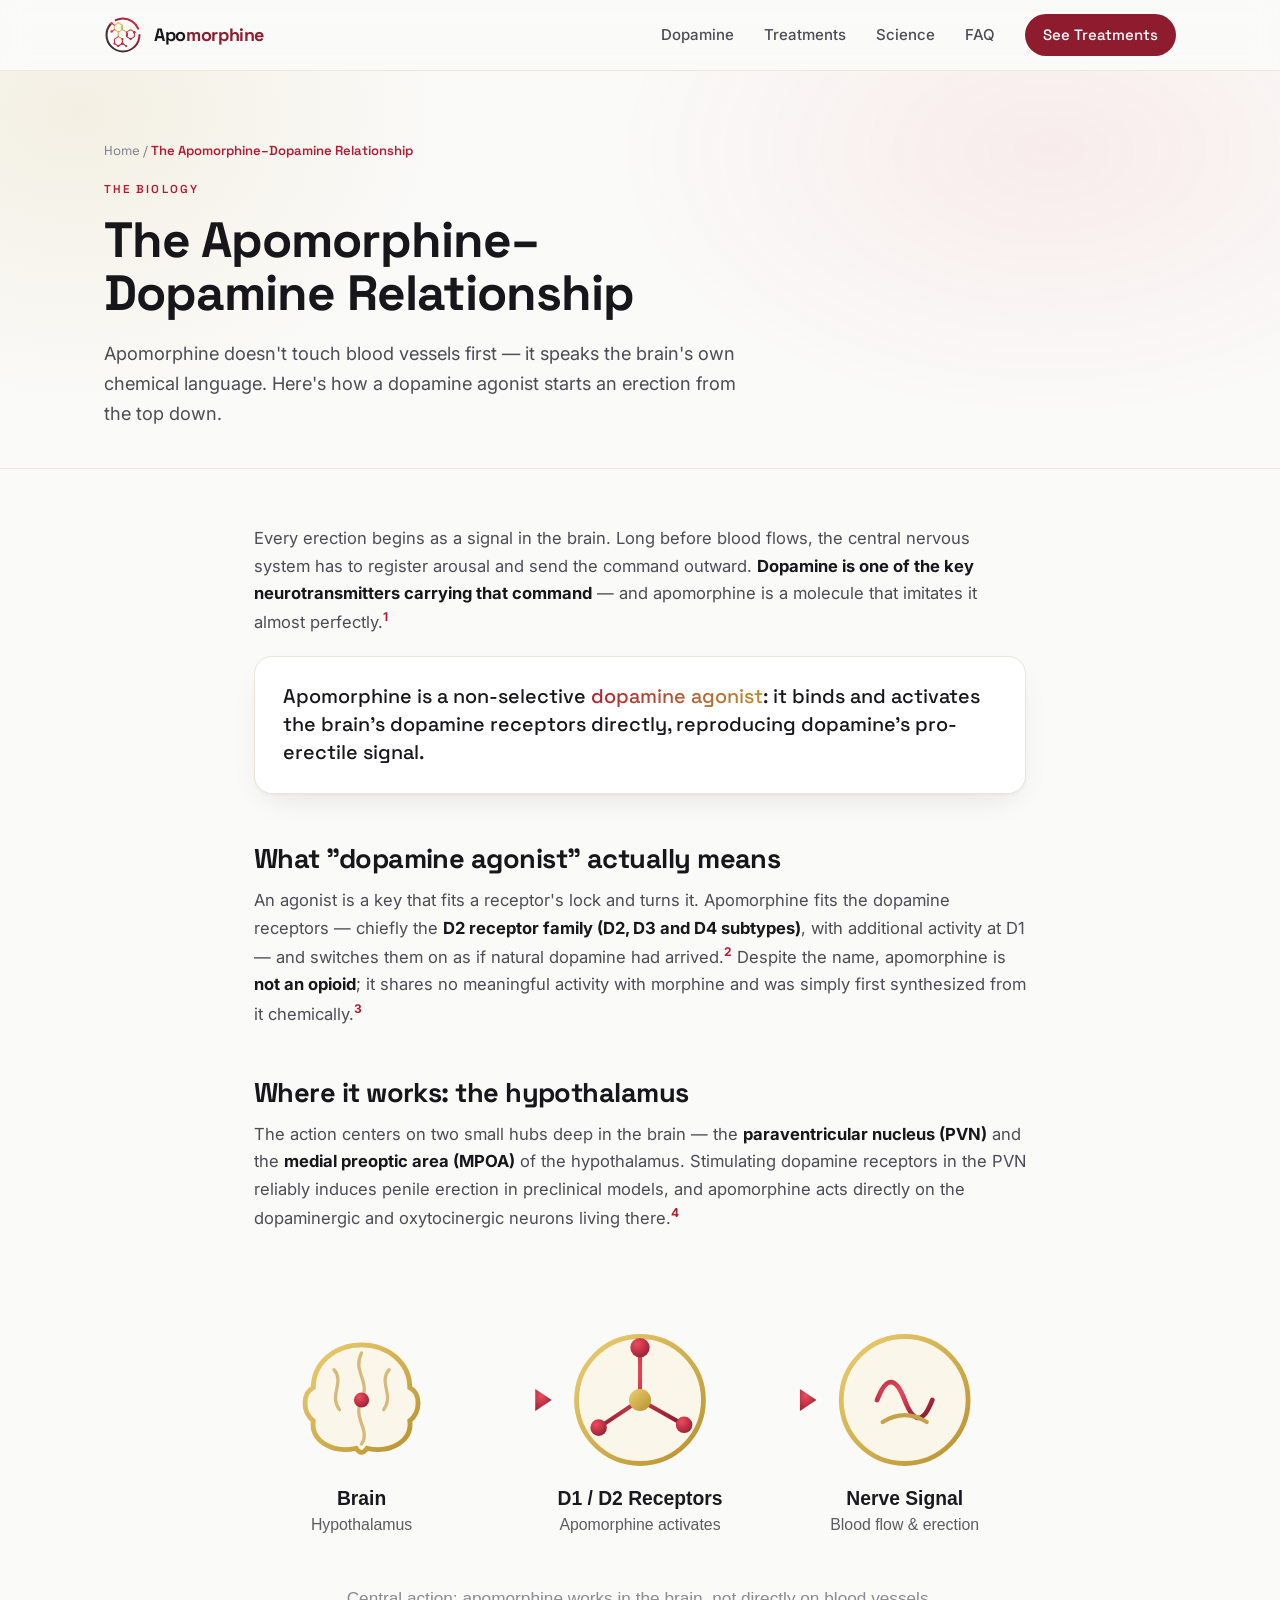
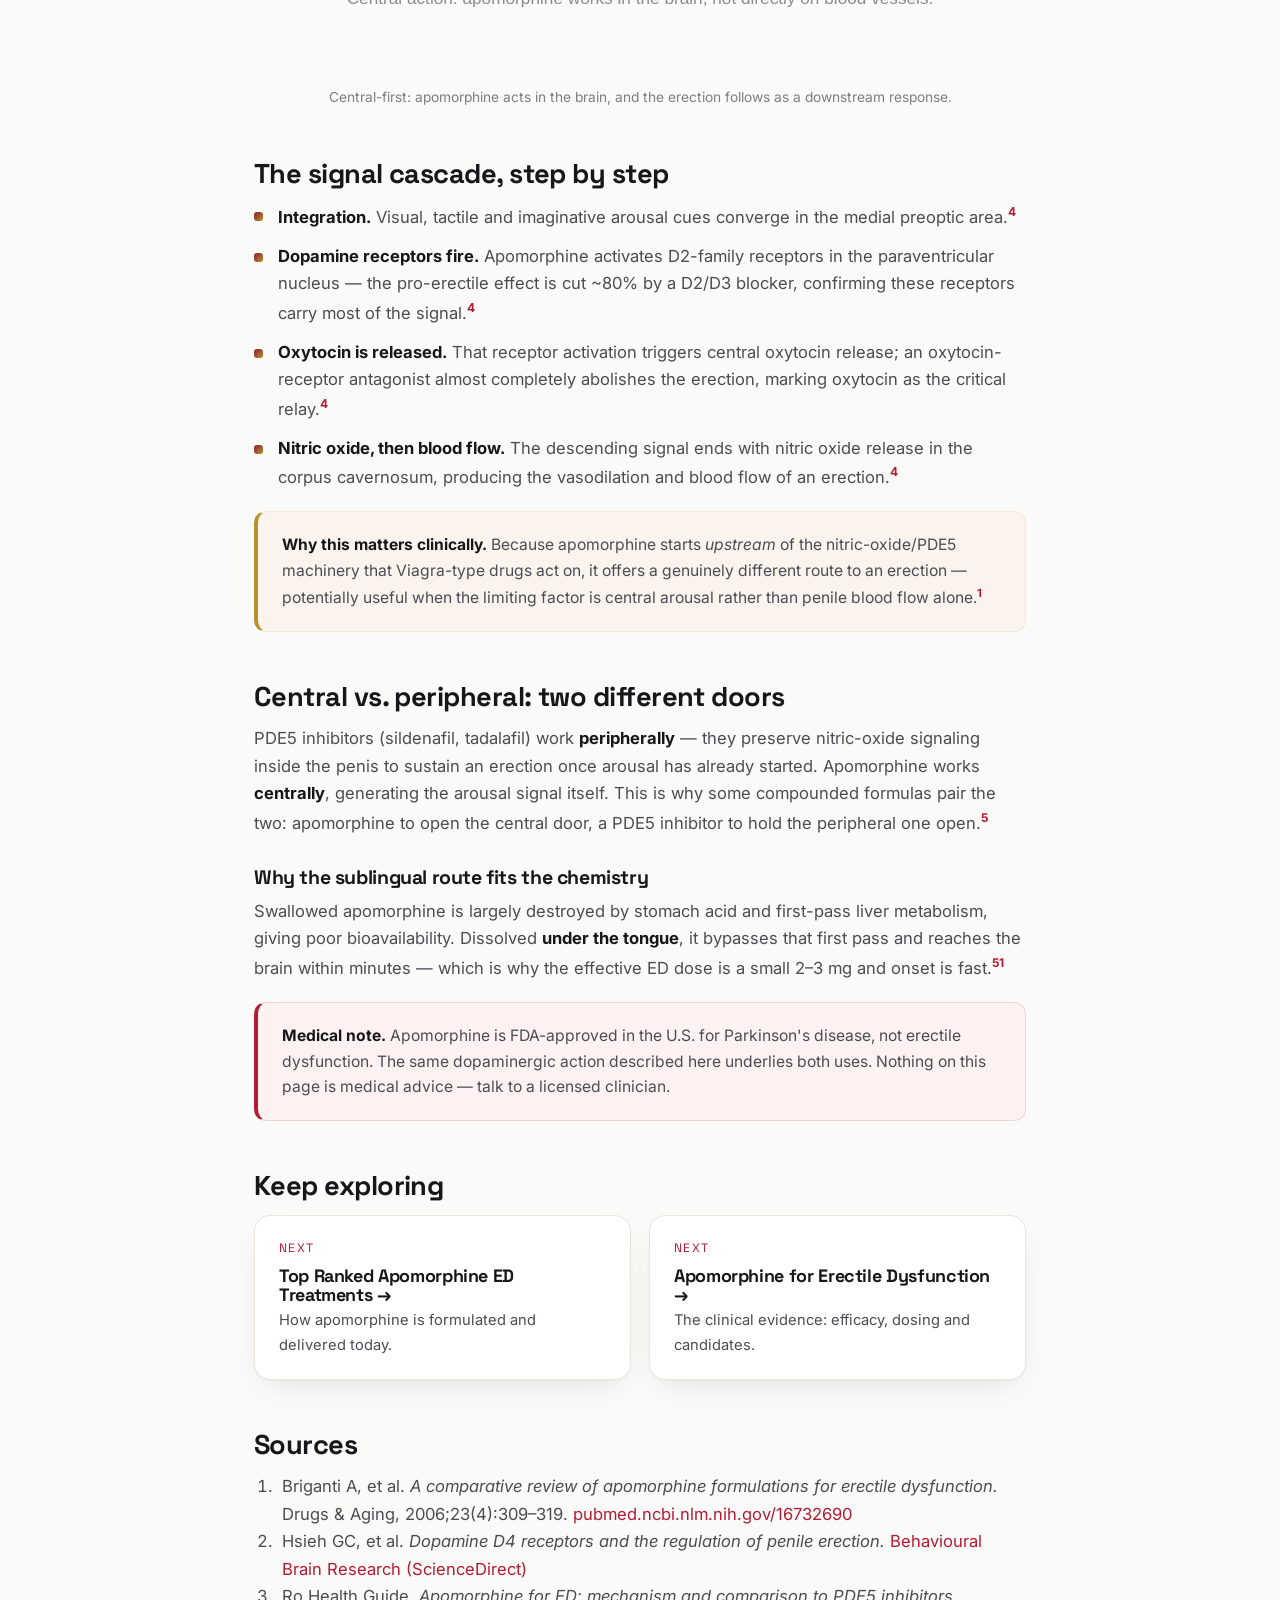
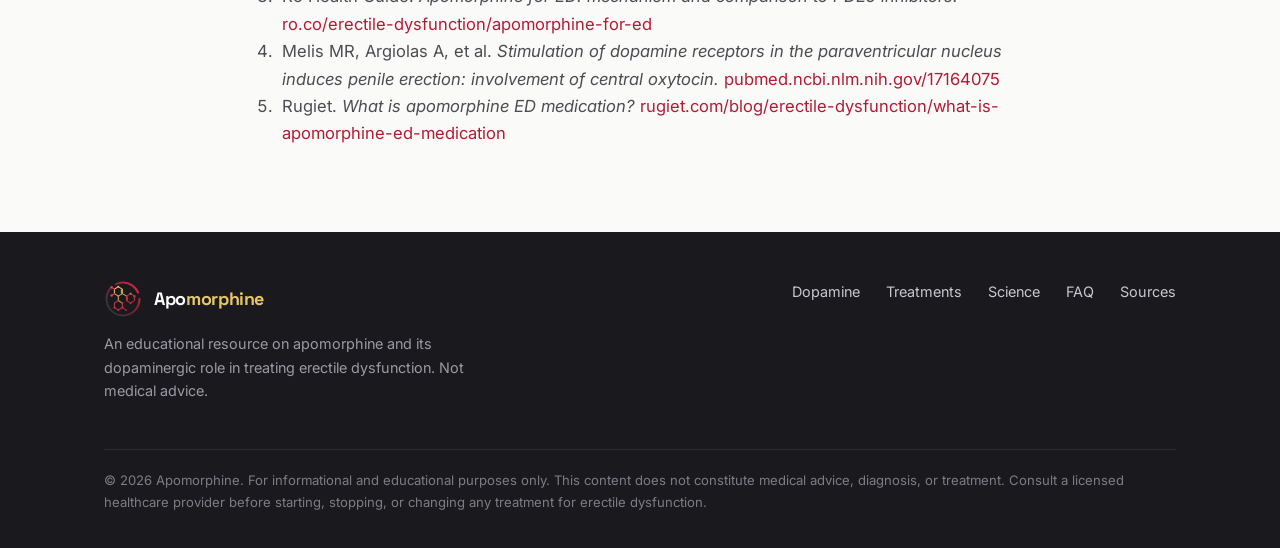
==== apomorphine-dopamine/index.html @ 6ed3d9da "Add apomorphine ED educational site Home page plus three sub-pages (dopamine mechanism, ranked treat" ====
<!DOCTYPE html>
<html lang="en">
<head>
<meta charset="UTF-8">
<meta name="viewport" content="width=device-width, initial-scale=1.0">
<title>The Apomorphine–Dopamine Relationship — How It Triggers an Erection</title>
<meta name="description" content="How apomorphine mimics dopamine at D2-family receptors in the hypothalamus to switch on the brain's erection circuitry, via oxytocin and nitric oxide.">
<link rel="icon" type="image/svg+xml" href="../assets/img/logo.svg">
<link rel="preconnect" href="https://fonts.googleapis.com">
<link rel="preconnect" href="https://fonts.gstatic.com" crossorigin>
<link href="https://fonts.googleapis.com/css2?family=Space+Grotesk:wght@500;600;700&family=Inter:wght@400;500;600&display=swap" rel="stylesheet">
<link rel="stylesheet" href="../assets/styles.css">
</head>
<body>

<header class="site-header">
  <div class="wrap nav">
    <a class="brand" href="../"><img src="../assets/img/logo.svg" alt="Apomorphine molecule logo"><span>Apo<b>morphine</b></span></a>
    <nav class="nav-links">
      <a href="../apomorphine-dopamine/">Dopamine</a>
      <a href="../ranked-apomorphine/">Treatments</a>
      <a href="../apomorphine-ed/">Science</a>
      <a href="../#faq">FAQ</a>
      <a class="nav-cta" href="../ranked-apomorphine/">See Treatments</a>
    </nav>
  </div>
</header>

<main>
<section class="page-hero">
  <div class="wrap">
    <p class="crumbs"><a href="../">Home</a> / <span>The Apomorphine–Dopamine Relationship</span></p>
    <p class="eyebrow">The biology</p>
    <h1>The Apomorphine–Dopamine Relationship</h1>
    <p class="sub">Apomorphine doesn't touch blood vessels first — it speaks the brain's own chemical language. Here's how a dopamine agonist starts an erection from the top down.</p>
  </div>
</section>

<article class="article">
  <div class="wrap prose">

    <p>Every erection begins as a signal in the brain. Long before blood flows, the central nervous system has to register arousal and send the command outward. <strong>Dopamine is one of the key neurotransmitters carrying that command</strong> — and apomorphine is a molecule that imitates it almost perfectly.<a href="#s1" class="cite">1</a></p>

    <div class="pull reveal">Apomorphine is a non-selective <span>dopamine agonist</span>: it binds and activates the brain's dopamine receptors directly, reproducing dopamine's pro-erectile signal.</div>

    <h2>What "dopamine agonist" actually means</h2>
    <p>An agonist is a key that fits a receptor's lock and turns it. Apomorphine fits the dopamine receptors — chiefly the <strong>D2 receptor family (D2, D3 and D4 subtypes)</strong>, with additional activity at D1 — and switches them on as if natural dopamine had arrived.<a href="#s2" class="cite">2</a> Despite the name, apomorphine is <strong>not an opioid</strong>; it shares no meaningful activity with morphine and was simply first synthesized from it chemically.<a href="#s3" class="cite">3</a></p>

    <h2>Where it works: the hypothalamus</h2>
    <p>The action centers on two small hubs deep in the brain — the <strong>paraventricular nucleus (PVN)</strong> and the <strong>medial preoptic area (MPOA)</strong> of the hypothalamus. Stimulating dopamine receptors in the PVN reliably induces penile erection in preclinical models, and apomorphine acts directly on the dopaminergic and oxytocinergic neurons living there.<a href="#s4" class="cite">4</a></p>

    <figure class="reveal">
      <img src="../assets/img/pathway.svg" alt="Diagram: apomorphine activates brain dopamine receptors, which fire a nerve signal that leads to blood flow and an erection">
      <figcaption>Central-first: apomorphine acts in the brain, and the erection follows as a downstream response.</figcaption>
    </figure>

    <h2>The signal cascade, step by step</h2>
    <ul class="reveal">
      <li><strong>Integration.</strong> Visual, tactile and imaginative arousal cues converge in the medial preoptic area.<a href="#s4" class="cite">4</a></li>
      <li><strong>Dopamine receptors fire.</strong> Apomorphine activates D2-family receptors in the paraventricular nucleus — the pro-erectile effect is cut ~80% by a D2/D3 blocker, confirming these receptors carry most of the signal.<a href="#s4" class="cite">4</a></li>
      <li><strong>Oxytocin is released.</strong> That receptor activation triggers central oxytocin release; an oxytocin-receptor antagonist almost completely abolishes the erection, marking oxytocin as the critical relay.<a href="#s4" class="cite">4</a></li>
      <li><strong>Nitric oxide, then blood flow.</strong> The descending signal ends with nitric oxide release in the corpus cavernosum, producing the vasodilation and blood flow of an erection.<a href="#s4" class="cite">4</a></li>
    </ul>

    <div class="callout reveal"><b>Why this matters clinically.</b> Because apomorphine starts <em>upstream</em> of the nitric-oxide/PDE5 machinery that Viagra-type drugs act on, it offers a genuinely different route to an erection — potentially useful when the limiting factor is central arousal rather than penile blood flow alone.<a href="#s1" class="cite">1</a></div>

    <h2>Central vs. peripheral: two different doors</h2>
    <p>PDE5 inhibitors (sildenafil, tadalafil) work <strong>peripherally</strong> — they preserve nitric-oxide signaling inside the penis to sustain an erection once arousal has already started. Apomorphine works <strong>centrally</strong>, generating the arousal signal itself. This is why some compounded formulas pair the two: apomorphine to open the central door, a PDE5 inhibitor to hold the peripheral one open.<a href="#s5" class="cite">5</a></p>

    <h3>Why the sublingual route fits the chemistry</h3>
    <p>Swallowed apomorphine is largely destroyed by stomach acid and first-pass liver metabolism, giving poor bioavailability. Dissolved <strong>under the tongue</strong>, it bypasses that first pass and reaches the brain within minutes — which is why the effective ED dose is a small 2–3&nbsp;mg and onset is fast.<a href="#s5" class="cite">5</a><a href="#s1" class="cite">1</a></p>

    <div class="callout reveal" style="background:#FDF1F1;border-color:#f3d3d6;border-left-color:var(--crimson)">
      <b>Medical note.</b> Apomorphine is FDA-approved in the U.S. for Parkinson's disease, not erectile dysfunction. The same dopaminergic action described here underlies both uses. Nothing on this page is medical advice — talk to a licensed clinician.
    </div>

    <h2>Keep exploring</h2>
    <div class="next-cards">
      <a class="next-card" href="../ranked-apomorphine/">
        <div class="k">Next</div><h4>Top Ranked Apomorphine ED Treatments →</h4>
        <p>How apomorphine is formulated and delivered today.</p>
      </a>
      <a class="next-card" href="../apomorphine-ed/">
        <div class="k">Next</div><h4>Apomorphine for Erectile Dysfunction →</h4>
        <p>The clinical evidence: efficacy, dosing and candidates.</p>
      </a>
    </div>

    <h2 id="sources">Sources</h2>
    <ol class="sources" style="padding-left:22px">
      <li id="s1">Briganti A, et al. <em>A comparative review of apomorphine formulations for erectile dysfunction.</em> Drugs &amp; Aging, 2006;23(4):309–319. <a href="https://pubmed.ncbi.nlm.nih.gov/16732690/" target="_blank" rel="noopener">pubmed.ncbi.nlm.nih.gov/16732690</a></li>
      <li id="s2">Hsieh GC, et al. <em>Dopamine D4 receptors and the regulation of penile erection.</em> <a href="https://www.sciencedirect.com/science/article/abs/pii/S174067730600074X" target="_blank" rel="noopener">Behavioural Brain Research (ScienceDirect)</a></li>
      <li id="s3">Ro Health Guide. <em>Apomorphine for ED: mechanism and comparison to PDE5 inhibitors.</em> <a href="https://ro.co/erectile-dysfunction/apomorphine-for-ed/" target="_blank" rel="noopener">ro.co/erectile-dysfunction/apomorphine-for-ed</a></li>
      <li id="s4">Melis MR, Argiolas A, et al. <em>Stimulation of dopamine receptors in the paraventricular nucleus induces penile erection: involvement of central oxytocin.</em> <a href="https://pubmed.ncbi.nlm.nih.gov/17164075/" target="_blank" rel="noopener">pubmed.ncbi.nlm.nih.gov/17164075</a></li>
      <li id="s5">Rugiet. <em>What is apomorphine ED medication?</em> <a href="https://www.rugiet.com/blog/erectile-dysfunction/what-is-apomorphine-ed-medication" target="_blank" rel="noopener">rugiet.com/blog/erectile-dysfunction/what-is-apomorphine-ed-medication</a></li>
    </ol>

  </div>
</article>
</main>

<footer class="site-footer">
  <div class="wrap">
    <div>
      <a class="brand" href="../"><img src="../assets/img/logo.svg" alt="" width="34" height="34"><span>Apo<b>morphine</b></span></a>
      <p>An educational resource on apomorphine and its dopaminergic role in treating erectile dysfunction. Not medical advice.</p>
    </div>
    <div class="f-links">
      <a href="../apomorphine-dopamine/">Dopamine</a>
      <a href="../ranked-apomorphine/">Treatments</a>
      <a href="../apomorphine-ed/">Science</a>
      <a href="../#faq">FAQ</a>
      <a href="../#sources">Sources</a>
    </div>
    <div class="copy">© 2026 Apomorphine. For informational and educational purposes only. This content does not constitute medical advice, diagnosis, or treatment. Consult a licensed healthcare provider before starting, stopping, or changing any treatment for erectile dysfunction.</div>
  </div>
</footer>

<script src="../assets/app.js"></script>
</body>
</html>
---- assets/styles.css ----
/* ===== Apomorphine ED — design system ===== */
:root{
  --gold:#B8912E;
  --gold-bright:#E6C766;
  --gold-soft:#F3E9CF;
  --crimson:#B31B34;
  --crimson-deep:#8E1B2E;
  --crimson-bright:#E23A4E;
  --ink:#17171B;
  --ink-soft:#4c4c54;
  --muted:#7d7d85;
  --bg:#FAFAF8;
  --bg-panel:#FFFFFF;
  --line:#EAE6DC;
  --ring:0 1px 2px rgba(23,23,27,.04), 0 12px 34px -14px rgba(23,23,27,.14);
  --ring-lift:0 2px 6px rgba(23,23,27,.06), 0 26px 60px -22px rgba(142,27,46,.28);
  --radius:18px;
  --maxw:1120px;
  --font-head:'Space Grotesk','Archivo',system-ui,sans-serif;
  --font-body:'Inter',system-ui,-apple-system,sans-serif;
}

*{box-sizing:border-box}
html{scroll-behavior:smooth}
body{
  margin:0;
  font-family:var(--font-body);
  color:var(--ink);
  background:var(--bg);
  line-height:1.65;
  -webkit-font-smoothing:antialiased;
}
img,svg{max-width:100%;height:auto;display:block}
a{color:var(--crimson);text-decoration:none}
a:hover{text-decoration:underline}

.wrap{max-width:var(--maxw);margin:0 auto;padding:0 24px}

h1,h2,h3,h4{font-family:var(--font-head);font-weight:700;letter-spacing:-.02em;line-height:1.08;color:var(--ink);margin:0}
.eyebrow{
  font-family:var(--font-head);
  text-transform:uppercase;
  letter-spacing:.18em;
  font-size:.72rem;
  font-weight:600;
  color:var(--crimson);
  margin:0 0 14px;
}

/* ===== Header ===== */
.site-header{
  position:sticky;top:0;z-index:50;
  background:rgba(250,250,248,.82);
  backdrop-filter:saturate(160%) blur(12px);
  border-bottom:1px solid var(--line);
}
.nav{display:flex;align-items:center;justify-content:space-between;height:70px}
.brand{display:flex;align-items:center;gap:12px;font-family:var(--font-head);font-weight:700;font-size:1.12rem;letter-spacing:-.02em;color:var(--ink)}
.brand:hover{text-decoration:none}
.brand img{width:38px;height:38px}
.brand span b{color:var(--crimson-deep)}
.nav-links{display:flex;gap:30px;align-items:center}
.nav-links a{color:var(--ink-soft);font-weight:500;font-size:.94rem}
.nav-links a:hover{color:var(--crimson);text-decoration:none}
.nav-cta{
  background:var(--crimson-deep);color:#fff !important;
  padding:9px 18px;border-radius:999px;font-family:var(--font-head);font-weight:600;font-size:.9rem;
}
.nav-cta:hover{background:var(--crimson);text-decoration:none}
@media(max-width:820px){.nav-links a:not(.nav-cta){display:none}}
@media(max-width:560px){.nav-links{display:none}}

/* ===== Hero ===== */
.hero{position:relative;overflow:hidden;padding:64px 0 40px}
.hero::before{
  content:"";position:absolute;inset:0;z-index:0;
  background:
    radial-gradient(680px 420px at 78% 30%, rgba(226,58,78,.08), transparent 70%),
    radial-gradient(560px 480px at 12% 8%, rgba(198,162,75,.12), transparent 70%);
}
.hero .wrap{position:relative;z-index:1;display:grid;grid-template-columns:1.05fr .95fr;gap:42px;align-items:center}
.hero h1{font-size:clamp(2.3rem,5vw,3.6rem)}
.hero h1 .grad{
  background:linear-gradient(120deg,var(--crimson) 0%,var(--gold) 100%);
  -webkit-background-clip:text;background-clip:text;color:transparent;
}
.hero p.lede{font-size:1.16rem;color:var(--ink-soft);margin:20px 0 28px;max-width:38ch}
.hero-cta{display:flex;gap:14px;flex-wrap:wrap;align-items:center}
.btn{
  font-family:var(--font-head);font-weight:600;font-size:.98rem;
  padding:13px 26px;border-radius:999px;border:1.5px solid transparent;cursor:pointer;transition:.18s;
  display:inline-flex;align-items:center;gap:8px;
}
.btn-primary{background:var(--crimson-deep);color:#fff}
.btn-primary:hover{background:var(--crimson);text-decoration:none;transform:translateY(-1px)}
.btn-ghost{border-color:var(--line);color:var(--ink);background:#fff}
.btn-ghost:hover{border-color:var(--gold);text-decoration:none}
.hero-art{position:relative}
.hero-badges{display:flex;gap:16px;margin-top:30px;flex-wrap:wrap}
.hero-badges .stat{flex:0 0 auto}
.hero-badges .stat b{font-family:var(--font-head);font-size:1.42rem;color:var(--crimson-deep);display:block;line-height:1.1;white-space:nowrap}
.hero-badges .stat span{font-size:.76rem;color:var(--muted);white-space:nowrap}
@media(max-width:860px){.hero .wrap{grid-template-columns:1fr;gap:8px}.hero-art{order:-1;max-width:360px;margin:0 auto}}

/* ===== Section scaffolding ===== */
section{padding:64px 0}
.section-head{max-width:640px;margin-bottom:40px}
.section-head.center{margin-left:auto;margin-right:auto;text-align:center}
.section-head h2{font-size:clamp(1.8rem,3.6vw,2.5rem)}
.section-head p{color:var(--ink-soft);font-size:1.06rem;margin:14px 0 0}
.alt{background:var(--bg-panel);border-top:1px solid var(--line);border-bottom:1px solid var(--line)}

/* ===== Summary intro ===== */
.summary-grid{display:grid;grid-template-columns:1.1fr .9fr;gap:40px;align-items:center}
.summary-grid ul{list-style:none;padding:0;margin:18px 0 0;display:grid;gap:14px}
.summary-grid li{display:flex;gap:12px;align-items:flex-start;color:var(--ink-soft)}
.summary-grid li svg{flex:0 0 22px;margin-top:3px}
.summary-grid li b{color:var(--ink)}
.pathway-card{background:var(--bg-panel);border:1px solid var(--line);border-radius:var(--radius);padding:26px;box-shadow:var(--ring)}
.pathway-card h3{font-size:1.15rem;margin-bottom:16px}
@media(max-width:820px){.summary-grid{grid-template-columns:1fr;gap:26px}}

/* ===== Cards ===== */
.cards{display:grid;grid-template-columns:repeat(3,1fr);gap:24px}
.card{
  background:var(--bg-panel);border:1px solid var(--line);border-radius:var(--radius);
  padding:30px 28px;box-shadow:var(--ring);position:relative;overflow:hidden;
  transition:.2s;display:flex;flex-direction:column;
}
.card::before{content:"";position:absolute;top:0;left:0;right:0;height:4px;
  background:linear-gradient(90deg,var(--crimson-deep),var(--gold))}
.card:hover{transform:translateY(-4px);box-shadow:var(--ring-lift);border-color:var(--gold-soft)}
.card .icon{width:52px;height:52px;border-radius:14px;display:grid;place-items:center;margin-bottom:18px;
  background:linear-gradient(135deg,var(--gold-soft),#fff);border:1px solid var(--line)}
.card h3{font-size:1.28rem;margin-bottom:10px}
.card p{color:var(--ink-soft);font-size:.98rem;margin:0 0 18px}
.card .card-link{margin-top:auto;font-family:var(--font-head);font-weight:600;font-size:.92rem;color:var(--crimson);display:inline-flex;gap:6px;align-items:center}
.card .card-link:hover{gap:10px;text-decoration:none}
@media(max-width:900px){.cards{grid-template-columns:1fr}}

/* ===== Ranked treatments ===== */
.ranks{display:grid;gap:16px;margin-top:8px}
.rank{
  display:grid;grid-template-columns:56px 1fr auto;gap:20px;align-items:center;
  background:var(--bg-panel);border:1px solid var(--line);border-radius:16px;padding:20px 24px;box-shadow:var(--ring);transition:.18s;
}
.rank:hover{border-color:var(--gold);transform:translateX(3px)}
.rank .num{font-family:var(--font-head);font-weight:700;font-size:1.7rem;
  width:52px;height:52px;border-radius:14px;display:grid;place-items:center;color:#fff;
  background:linear-gradient(135deg,var(--crimson-deep),var(--crimson-bright))}
.rank:nth-child(2) .num{background:linear-gradient(135deg,#9a7a1f,var(--gold-bright))}
.rank:nth-child(3) .num{background:linear-gradient(135deg,#6b6b73,#a9a9b2)}
.rank .r-body h4{font-size:1.15rem;margin-bottom:3px}
.rank .r-body .r-tag{font-size:.82rem;color:var(--crimson);font-weight:600;font-family:var(--font-head);text-transform:uppercase;letter-spacing:.06em}
.rank .r-body p{margin:6px 0 0;color:var(--ink-soft);font-size:.94rem;max-width:56ch}
.rank .r-meta{text-align:right;min-width:96px}
.rank .r-meta .form{font-family:var(--font-head);font-weight:600;color:var(--ink);font-size:.92rem}
.rank .r-meta .note{font-size:.78rem;color:var(--muted)}
@media(max-width:720px){.rank{grid-template-columns:48px 1fr}.rank .r-meta{grid-column:2;text-align:left;margin-top:6px}}

/* ===== Stats band ===== */
.stats-band{display:grid;grid-template-columns:repeat(4,1fr);gap:24px;text-align:center}
.stats-band .s b{font-family:var(--font-head);font-weight:700;font-size:2.3rem;
  background:linear-gradient(120deg,var(--crimson) 0%,var(--gold) 100%);-webkit-background-clip:text;background-clip:text;color:transparent;display:block}
.stats-band .s span{color:var(--ink-soft);font-size:.92rem;display:block;margin-top:4px}
.stats-band .s sup{font-size:.6em;color:var(--crimson);font-weight:700}
@media(max-width:760px){.stats-band{grid-template-columns:repeat(2,1fr);gap:32px 16px}}

/* ===== FAQ ===== */
.faq{max-width:820px;margin:0 auto;display:grid;gap:12px}
.faq-item{background:var(--bg-panel);border:1px solid var(--line);border-radius:14px;overflow:hidden;box-shadow:var(--ring)}
.faq-q{width:100%;text-align:left;background:none;border:0;cursor:pointer;
  padding:20px 24px;font-family:var(--font-head);font-weight:600;font-size:1.05rem;color:var(--ink);
  display:flex;justify-content:space-between;align-items:center;gap:16px}
.faq-q:hover{color:var(--crimson)}
.faq-q .chev{flex:0 0 auto;transition:transform .22s;color:var(--crimson)}
.faq-item.open .faq-q .chev{transform:rotate(180deg)}
.faq-a{max-height:0;overflow:hidden;transition:max-height .28s ease}
.faq-a p{margin:0;padding:0 24px 20px;color:var(--ink-soft);font-size:.98rem}

/* ===== Sources / citations ===== */
.sources ol{margin:0;padding-left:22px;display:grid;gap:12px;color:var(--ink-soft);font-size:.92rem}
.sources li{padding-left:6px}
.sources a{word-break:break-word}
.cite{font-size:.72em;vertical-align:super;color:var(--crimson);font-weight:700;text-decoration:none}
.cite:hover{text-decoration:underline}

/* ===== Disclaimer / footer ===== */
.disclaimer{background:#FBF4EE;border:1px solid var(--gold-soft);border-left:4px solid var(--gold);border-radius:12px;padding:20px 24px;color:var(--ink-soft);font-size:.9rem}
.disclaimer b{color:var(--ink)}
.site-footer{background:#1A1A1E;color:#c7c7cf;padding:48px 0 34px;margin-top:8px}
.site-footer .wrap{display:grid;grid-template-columns:1.4fr 1fr;gap:32px;align-items:start}
.site-footer .brand{color:#fff}
.site-footer .brand span b{color:var(--gold-bright)}
.site-footer p{font-size:.9rem;color:#9a9aa4;max-width:46ch;margin:14px 0 0}
.site-footer .f-links{display:flex;gap:26px;flex-wrap:wrap;justify-content:flex-end}
.site-footer .f-links a{color:#c7c7cf;font-size:.9rem}
.site-footer .f-links a:hover{color:var(--gold-bright)}
.site-footer .copy{grid-column:1/-1;border-top:1px solid #2c2c32;margin-top:14px;padding-top:20px;font-size:.82rem;color:#7c7c86}
@media(max-width:760px){.site-footer .wrap{grid-template-columns:1fr}.site-footer .f-links{justify-content:flex-start}}

/* ===== Article / subpage layouts ===== */
.page-hero{position:relative;overflow:hidden;padding:56px 0 40px;border-bottom:1px solid var(--line)}
.page-hero::before{content:"";position:absolute;inset:0;z-index:0;
  background:radial-gradient(620px 380px at 82% 20%, rgba(226,58,78,.07), transparent 70%),
             radial-gradient(520px 420px at 6% 10%, rgba(198,162,75,.12), transparent 70%)}
.page-hero .wrap{position:relative;z-index:1}
.crumbs{font-family:var(--font-head);font-size:.82rem;color:var(--muted);margin-bottom:18px}
.crumbs a{color:var(--muted)}
.crumbs a:hover{color:var(--crimson)}
.crumbs span{color:var(--crimson);font-weight:600}
.page-hero h1{font-size:clamp(2rem,4.4vw,3.1rem);max-width:20ch}
.page-hero .sub{font-size:1.14rem;color:var(--ink-soft);margin:18px 0 0;max-width:60ch}

.article{padding:56px 0}
.article .wrap{max-width:820px}
.prose > *{margin:0 0 20px}
.prose h2{font-size:1.7rem;margin:44px 0 14px;padding-top:6px}
.prose h3{font-size:1.22rem;margin:30px 0 10px}
.prose p,.prose li{color:var(--ink-soft);font-size:1.04rem}
.prose strong,.prose b{color:var(--ink)}
.prose ul{padding-left:0;list-style:none;display:grid;gap:12px}
.prose ul li{position:relative;padding-left:24px}
.prose ul li::before{content:"";position:absolute;left:0;top:10px;width:9px;height:9px;border-radius:3px;
  background:linear-gradient(135deg,var(--crimson-deep),var(--gold))}
.prose figure{margin:30px 0}
.prose figure img{margin:0 auto}
.prose figure figcaption{text-align:center;font-size:.86rem;color:var(--muted);margin-top:10px}
.callout{background:#FBF4EE;border:1px solid var(--gold-soft);border-left:4px solid var(--gold);
  border-radius:12px;padding:20px 24px;color:var(--ink-soft);font-size:.98rem}
.callout b{color:var(--ink)}
.pull{background:var(--bg-panel);border:1px solid var(--line);border-radius:var(--radius);
  padding:26px 28px;box-shadow:var(--ring);font-family:var(--font-head);font-weight:500;
  font-size:1.24rem;line-height:1.4;color:var(--ink)}
.pull span{background:linear-gradient(120deg,var(--crimson) 0%,var(--gold) 100%);
  -webkit-background-clip:text;background-clip:text;color:transparent}

/* comparison table */
.ctable{width:100%;border-collapse:collapse;font-size:.95rem;overflow:hidden;
  border:1px solid var(--line);border-radius:14px}
.ctable th,.ctable td{padding:14px 16px;text-align:left;border-bottom:1px solid var(--line)}
.ctable thead th{font-family:var(--font-head);font-size:.82rem;text-transform:uppercase;
  letter-spacing:.06em;color:#fff;background:linear-gradient(120deg,var(--crimson-deep),var(--crimson))}
.ctable tbody tr:last-child td{border-bottom:0}
.ctable tbody tr:nth-child(even){background:#FBFAF6}
.ctable td:first-child{font-weight:600;color:var(--ink);font-family:var(--font-head)}
.table-scroll{overflow-x:auto;border-radius:14px}

.next-cards{display:grid;grid-template-columns:1fr 1fr;gap:18px;margin-top:14px}
.next-card{background:var(--bg-panel);border:1px solid var(--line);border-radius:16px;padding:22px 24px;
  box-shadow:var(--ring);transition:.18s;display:block}
.next-card:hover{transform:translateY(-3px);box-shadow:var(--ring-lift);border-color:var(--gold-soft);text-decoration:none}
.next-card .k{font-family:var(--font-head);font-size:.76rem;text-transform:uppercase;letter-spacing:.12em;color:var(--crimson)}
.next-card h4{font-size:1.12rem;margin:8px 0 4px}
.next-card p{color:var(--ink-soft);font-size:.92rem;margin:0}
@media(max-width:680px){.next-cards{grid-template-columns:1fr}}

/* reveal on scroll */
.reveal{opacity:0;transform:translateY(16px);transition:opacity .6s ease,transform .6s ease}
.reveal.in{opacity:1;transform:none}
@media(prefers-reduced-motion:reduce){.reveal{opacity:1;transform:none;transition:none}html{scroll-behavior:auto}}
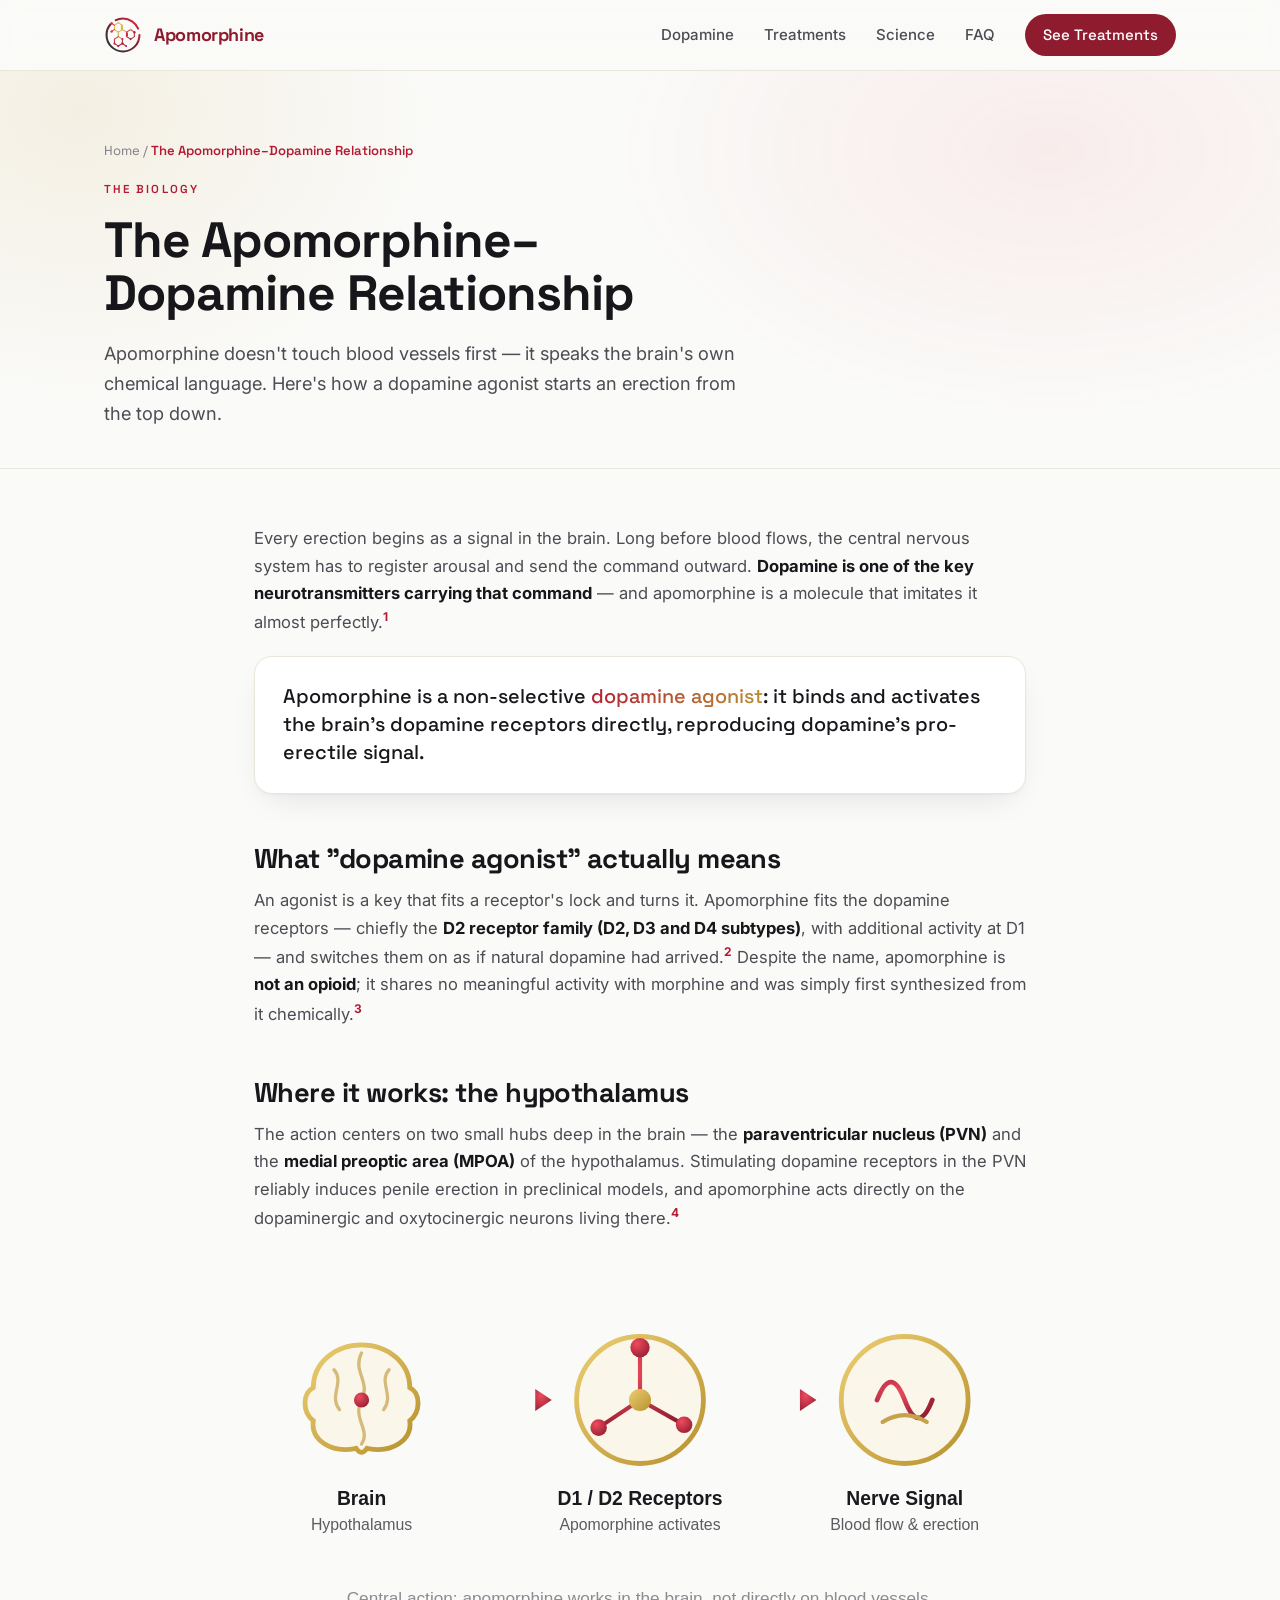
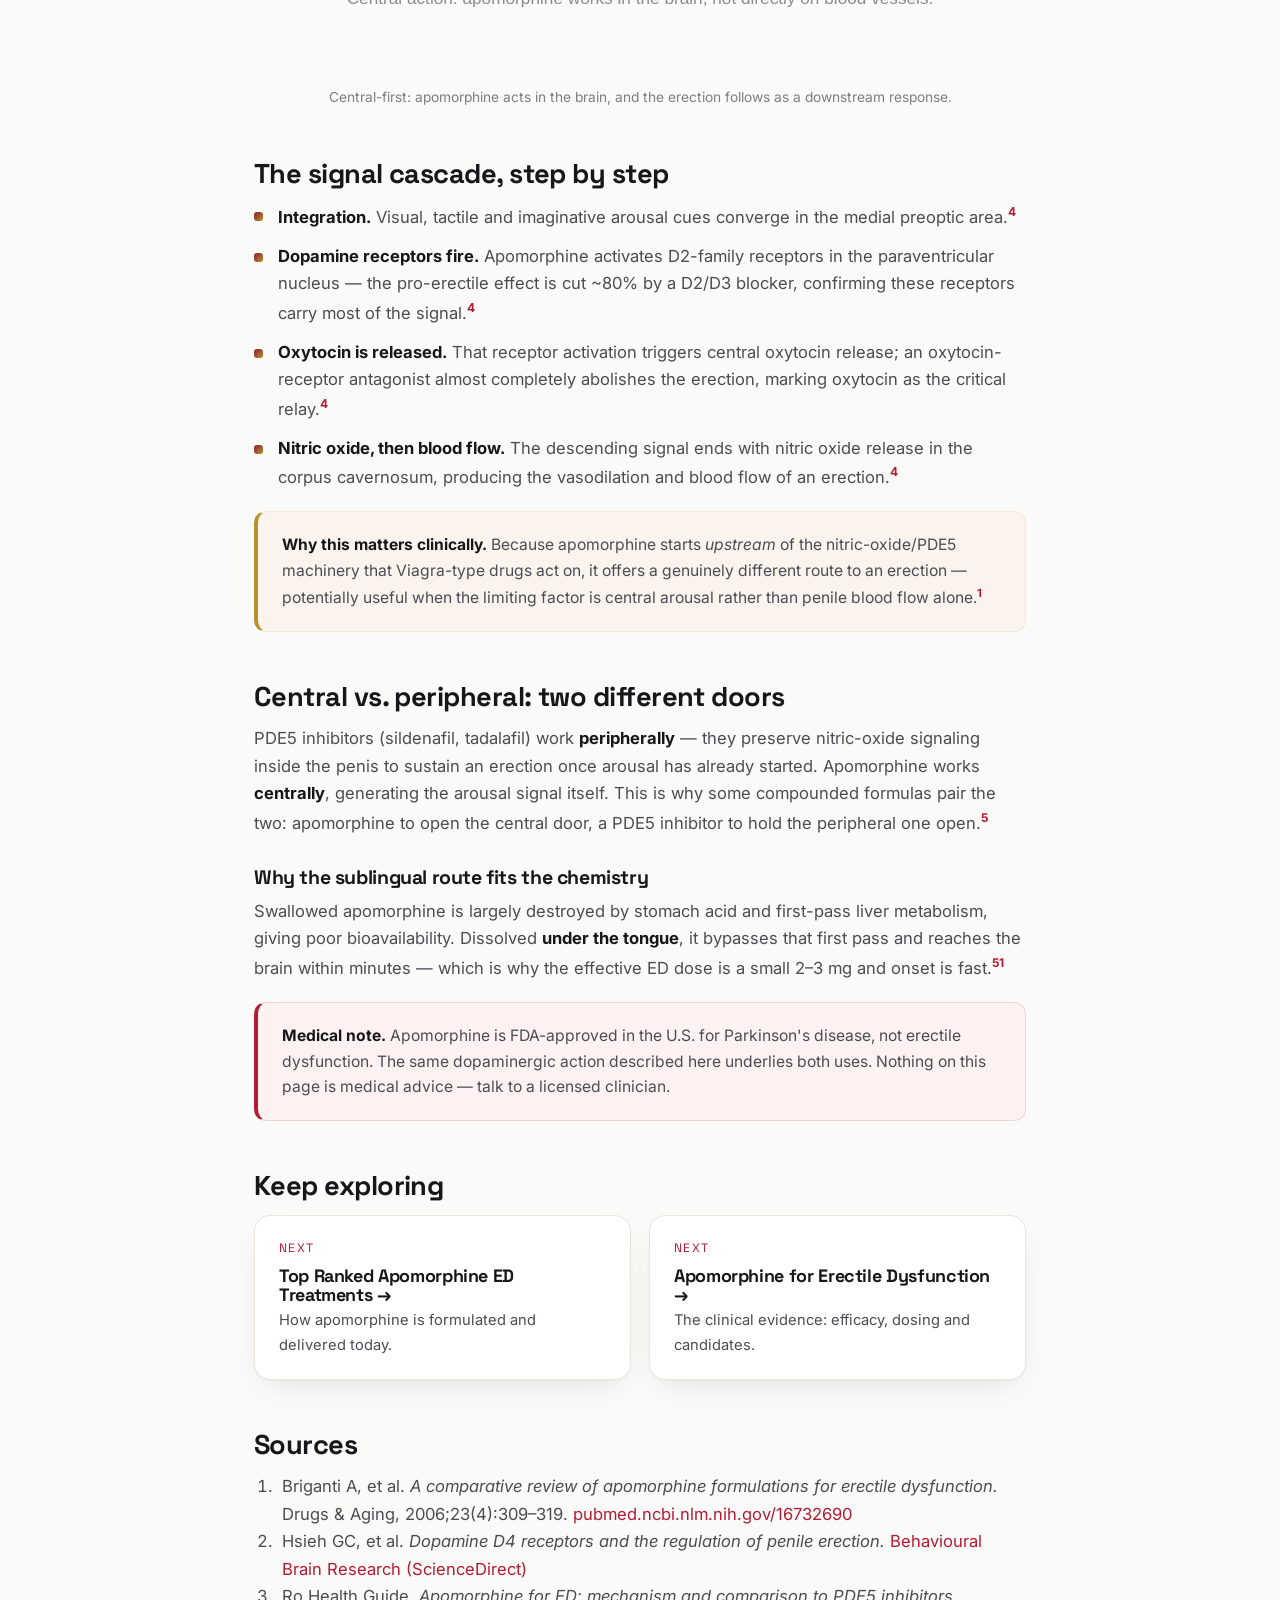
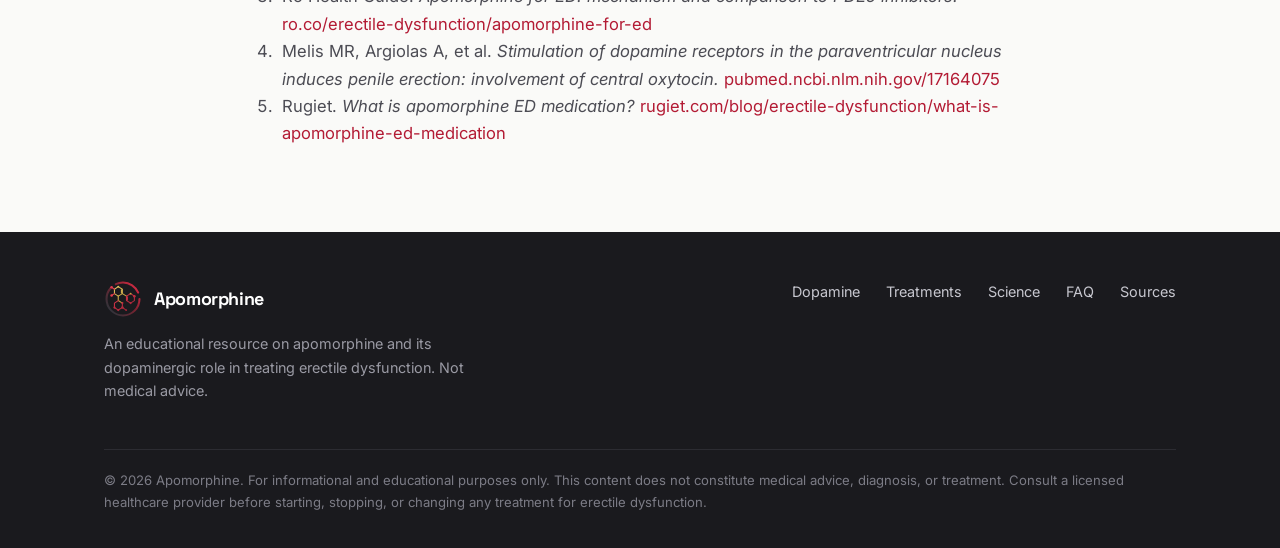
==== commit 9d859f4d: "Unify brand wordmark into a single span Header and footer "Apomorphine" now render as one span in a " ====
--- a/apomorphine-dopamine/index.html
+++ b/apomorphine-dopamine/index.html
@@ -15,7 +15,7 @@
 
 <header class="site-header">
   <div class="wrap nav">
-    <a class="brand" href="../"><img src="../assets/img/logo.svg" alt="Apomorphine molecule logo"><span>Apo<b>morphine</b></span></a>
+    <a class="brand" href="../"><img src="../assets/img/logo.svg" alt="Apomorphine molecule logo"><span>Apomorphine</span></a>
     <nav class="nav-links">
       <a href="../apomorphine-dopamine/">Dopamine</a>
       <a href="../ranked-apomorphine/">Treatments</a>
@@ -102,7 +102,7 @@
 <footer class="site-footer">
   <div class="wrap">
     <div>
-      <a class="brand" href="../"><img src="../assets/img/logo.svg" alt="" width="34" height="34"><span>Apo<b>morphine</b></span></a>
+      <a class="brand" href="../"><img src="../assets/img/logo.svg" alt="" width="34" height="34"><span>Apomorphine</span></a>
       <p>An educational resource on apomorphine and its dopaminergic role in treating erectile dysfunction. Not medical advice.</p>
     </div>
     <div class="f-links">
--- a/assets/styles.css
+++ b/assets/styles.css
@@ -58,7 +58,7 @@
 .brand{display:flex;align-items:center;gap:12px;font-family:var(--font-head);font-weight:700;font-size:1.12rem;letter-spacing:-.02em;color:var(--ink)}
 .brand:hover{text-decoration:none}
 .brand img{width:38px;height:38px}
-.brand span b{color:var(--crimson-deep)}
+.brand span{color:var(--crimson-deep)}
 .nav-links{display:flex;gap:30px;align-items:center}
 .nav-links a{color:var(--ink-soft);font-weight:500;font-size:.94rem}
 .nav-links a:hover{color:var(--crimson);text-decoration:none}
@@ -191,7 +191,7 @@
 .site-footer{background:#1A1A1E;color:#c7c7cf;padding:48px 0 34px;margin-top:8px}
 .site-footer .wrap{display:grid;grid-template-columns:1.4fr 1fr;gap:32px;align-items:start}
 .site-footer .brand{color:#fff}
-.site-footer .brand span b{color:var(--gold-bright)}
+.site-footer .brand span{color:#fff}
 .site-footer p{font-size:.9rem;color:#9a9aa4;max-width:46ch;margin:14px 0 0}
 .site-footer .f-links{display:flex;gap:26px;flex-wrap:wrap;justify-content:flex-end}
 .site-footer .f-links a{color:#c7c7cf;font-size:.9rem}
